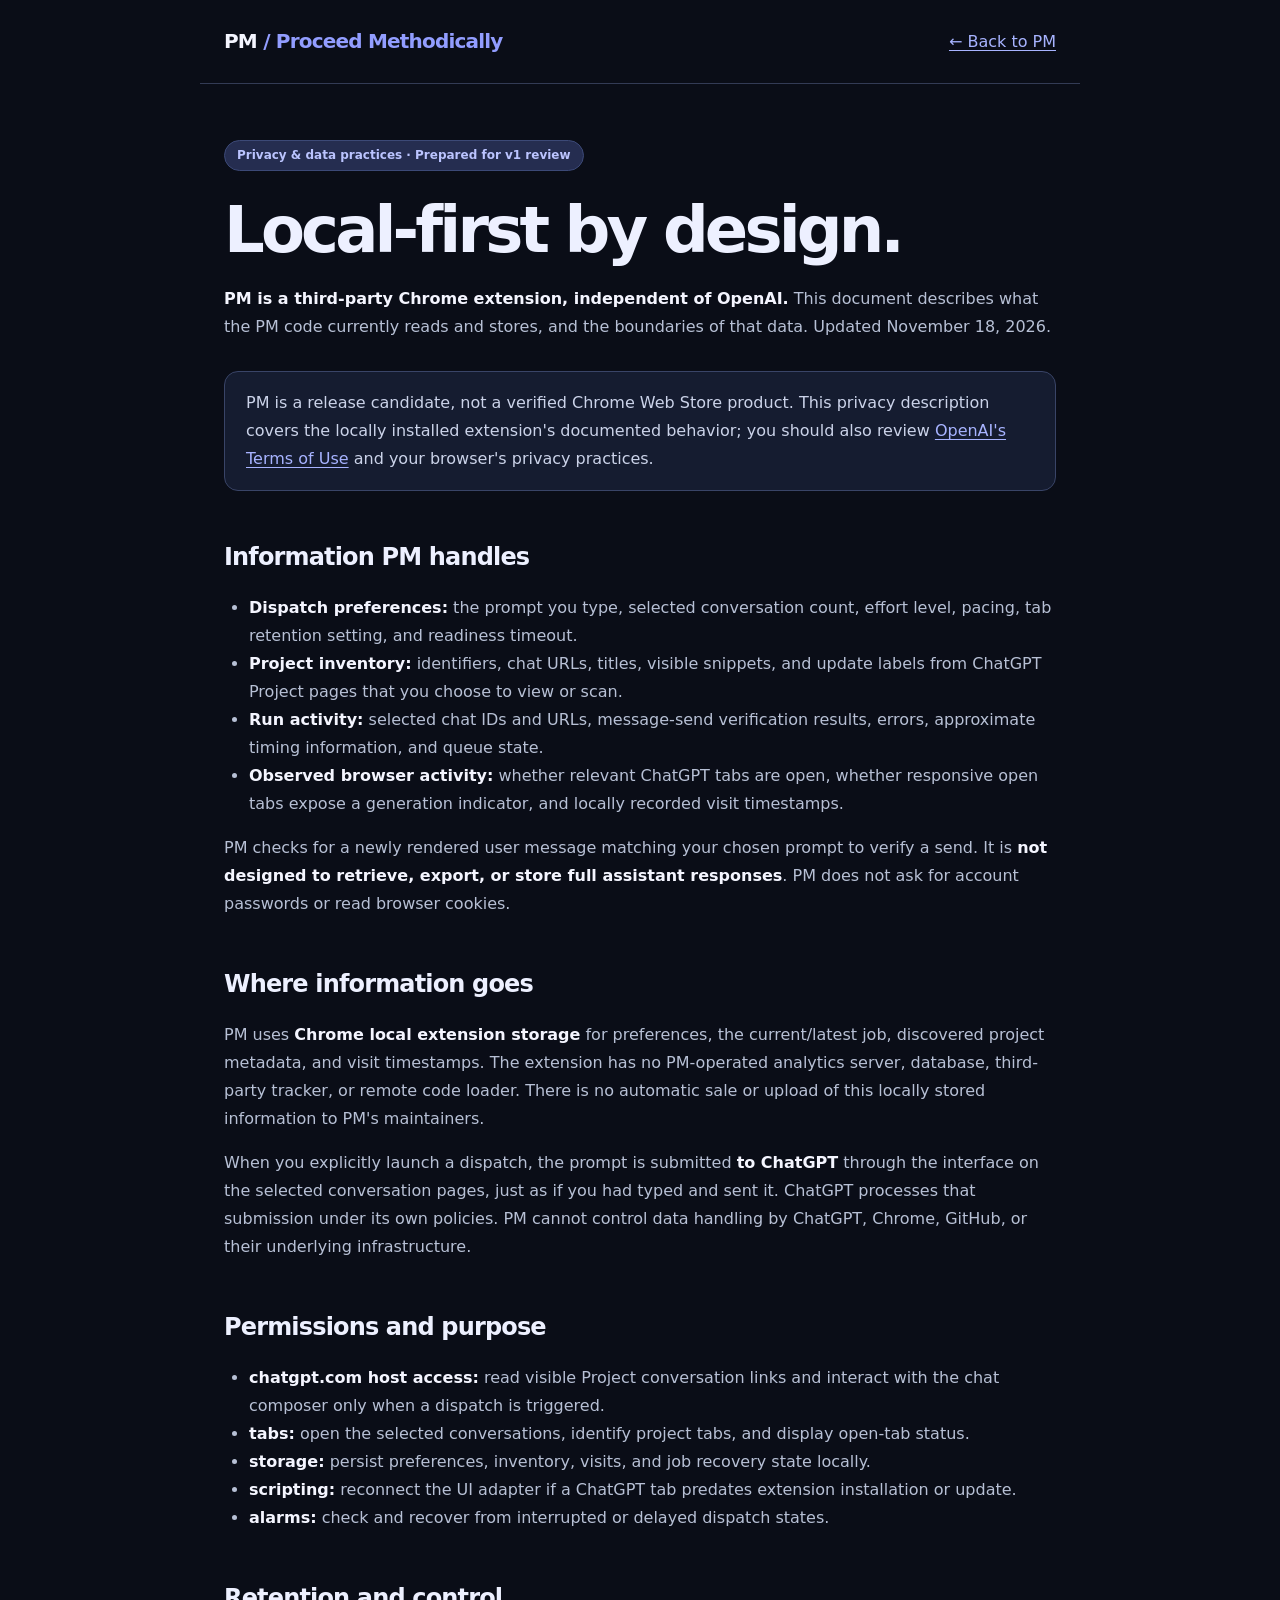
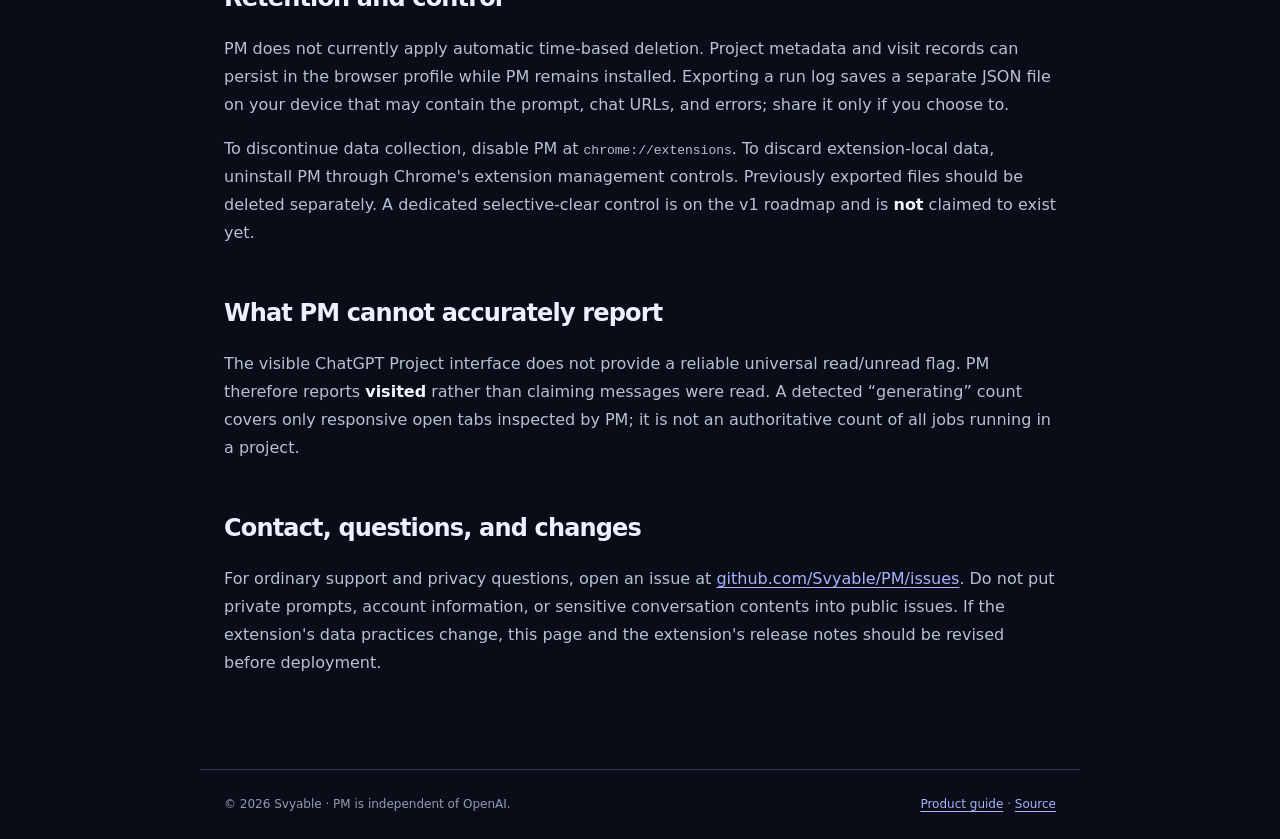
==== docs/privacy.html @ c4c45101 "Add public v1 privacy disclosure covering local storage, permissions, data flow and limitations" ====
<!doctype html>
<html lang="en">
<head>
<meta charset="utf-8"><meta name="viewport" content="width=device-width,initial-scale=1">
<meta name="color-scheme" content="dark">
<meta name="description" content="PM / Proceed Methodically extension: data collection, local storage, permissions, and privacy controls.">
<title>Privacy & Data Use — PM / Proceed Methodically</title>
<style>
:root{color-scheme:dark;font-family:Inter,system-ui,-apple-system,sans-serif;background:#0a0d17;color:#edf0ff;line-height:1.75}
*{box-sizing:border-box}body{margin:0}header,main,footer{max-width:880px;margin:0 auto;padding:24px}header{border-bottom:1px solid #333b55;display:flex;align-items:center;justify-content:space-between;gap:20px}header strong{font-size:20px;letter-spacing:-.04em}header strong span{color:#929dff}a{color:#a7b3ff;text-underline-offset:3px}main{padding-top:56px;padding-bottom:76px}h1{font-size:clamp(38px,6vw,64px);line-height:1.1;letter-spacing:-.06em;margin:0 0 20px}h2{font-size:24px;letter-spacing:-.035em;margin:45px 0 8px}p,li{color:#b7c0d5}ul{padding-left:25px}strong{color:#f4f5ff}.tag{display:inline-block;background:#252d50;color:#bbc4ff;border:1px solid #3c4977;border-radius:25px;font-size:12px;font-weight:700;padding:4px 12px;margin-bottom:24px}.notice{border:1px solid #394467;background:#151c30;border-radius:14px;padding:17px 21px;margin:30px 0;color:#cbd3e9}footer{border-top:1px solid #303a50;font-size:12px;color:#919bb6;display:flex;justify-content:space-between;gap:20px}@media(max-width:550px){header,main,footer{padding-left:19px;padding-right:19px}footer{flex-direction:column}}
</style>
</head>
<body>
<header><strong>PM <span>/ Proceed Methodically</span></strong><a href="./index.html">← Back to PM</a></header>
<main>
<div class="tag">Privacy & data practices · Prepared for v1 review</div>
<h1>Local-first by design.</h1>
<p><strong>PM is a third-party Chrome extension, independent of OpenAI.</strong> This document describes what the PM code currently reads and stores, and the boundaries of that data. Updated November 18, 2026.</p>
<div class="notice">PM is a release candidate, not a verified Chrome Web Store product. This privacy description covers the locally installed extension's documented behavior; you should also review <a href="https://openai.com/policies/terms-of-use/">OpenAI's Terms of Use</a> and your browser's privacy practices.</div>
<h2>Information PM handles</h2>
<ul>
<li><strong>Dispatch preferences:</strong> the prompt you type, selected conversation count, effort level, pacing, tab retention setting, and readiness timeout.</li>
<li><strong>Project inventory:</strong> identifiers, chat URLs, titles, visible snippets, and update labels from ChatGPT Project pages that you choose to view or scan.</li>
<li><strong>Run activity:</strong> selected chat IDs and URLs, message-send verification results, errors, approximate timing information, and queue state.</li>
<li><strong>Observed browser activity:</strong> whether relevant ChatGPT tabs are open, whether responsive open tabs expose a generation indicator, and locally recorded visit timestamps.</li>
</ul>
<p>PM checks for a newly rendered user message matching your chosen prompt to verify a send. It is <strong>not designed to retrieve, export, or store full assistant responses</strong>. PM does not ask for account passwords or read browser cookies.</p>
<h2>Where information goes</h2>
<p>PM uses <strong>Chrome local extension storage</strong> for preferences, the current/latest job, discovered project metadata, and visit timestamps. The extension has no PM-operated analytics server, database, third-party tracker, or remote code loader. There is no automatic sale or upload of this locally stored information to PM's maintainers.</p>
<p>When you explicitly launch a dispatch, the prompt is submitted <strong>to ChatGPT</strong> through the interface on the selected conversation pages, just as if you had typed and sent it. ChatGPT processes that submission under its own policies. PM cannot control data handling by ChatGPT, Chrome, GitHub, or their underlying infrastructure.</p>
<h2>Permissions and purpose</h2>
<ul>
<li><strong>chatgpt.com host access:</strong> read visible Project conversation links and interact with the chat composer only when a dispatch is triggered.</li>
<li><strong>tabs:</strong> open the selected conversations, identify project tabs, and display open-tab status.</li>
<li><strong>storage:</strong> persist preferences, inventory, visits, and job recovery state locally.</li>
<li><strong>scripting:</strong> reconnect the UI adapter if a ChatGPT tab predates extension installation or update.</li>
<li><strong>alarms:</strong> check and recover from interrupted or delayed dispatch states.</li>
</ul>
<h2>Retention and control</h2>
<p>PM does not currently apply automatic time-based deletion. Project metadata and visit records can persist in the browser profile while PM remains installed. Exporting a run log saves a separate JSON file on your device that may contain the prompt, chat URLs, and errors; share it only if you choose to.</p>
<p>To discontinue data collection, disable PM at <code>chrome://extensions</code>. To discard extension-local data, uninstall PM through Chrome's extension management controls. Previously exported files should be deleted separately. A dedicated selective-clear control is on the v1 roadmap and is <strong>not</strong> claimed to exist yet.</p>
<h2>What PM cannot accurately report</h2>
<p>The visible ChatGPT Project interface does not provide a reliable universal read/unread flag. PM therefore reports <strong>visited</strong> rather than claiming messages were read. A detected “generating” count covers only responsive open tabs inspected by PM; it is not an authoritative count of all jobs running in a project.</p>
<h2>Contact, questions, and changes</h2>
<p>For ordinary support and privacy questions, open an issue at <a href="https://github.com/Svyable/PM/issues">github.com/Svyable/PM/issues</a>. Do not put private prompts, account information, or sensitive conversation contents into public issues. If the extension's data practices change, this page and the extension's release notes should be revised before deployment.</p>
</main>
<footer><span>© 2026 Svyable · PM is independent of OpenAI.</span><span><a href="./index.html">Product guide</a> · <a href="https://github.com/Svyable/PM">Source</a></span></footer>
</body></html>
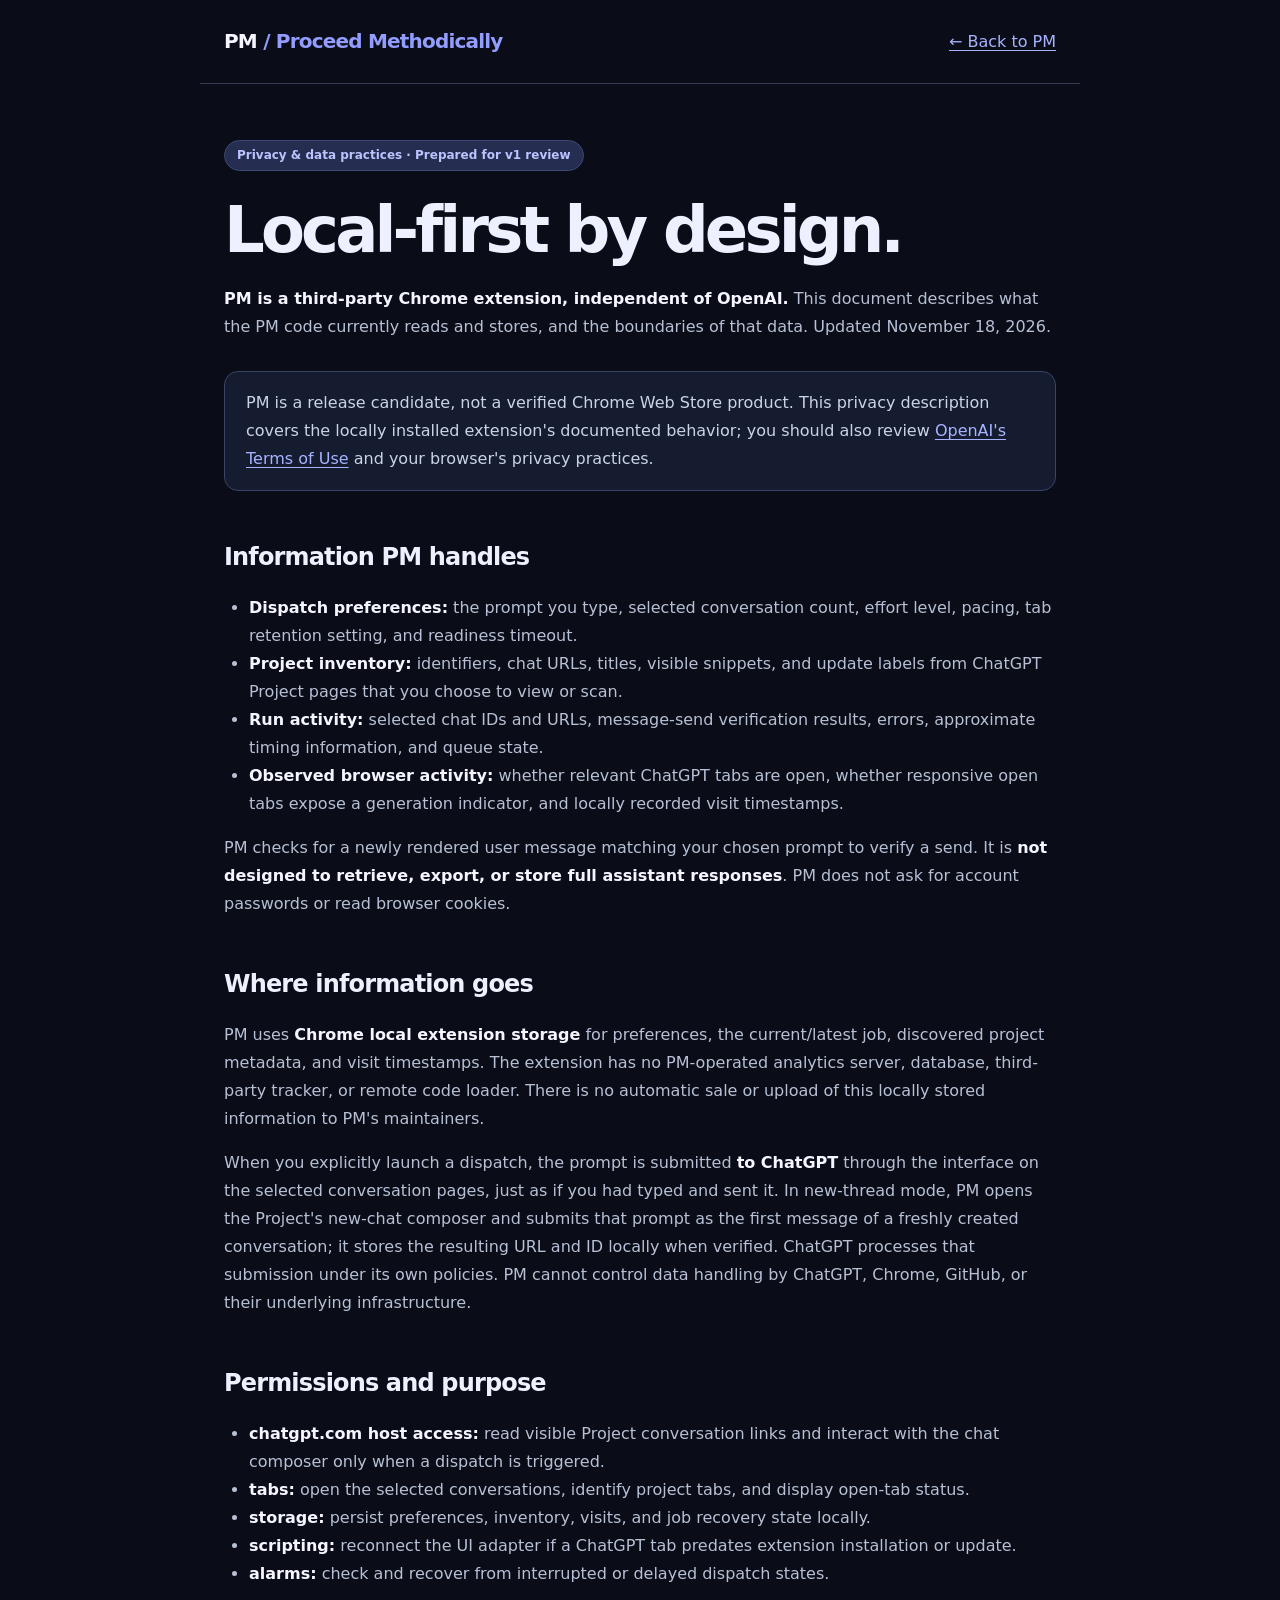
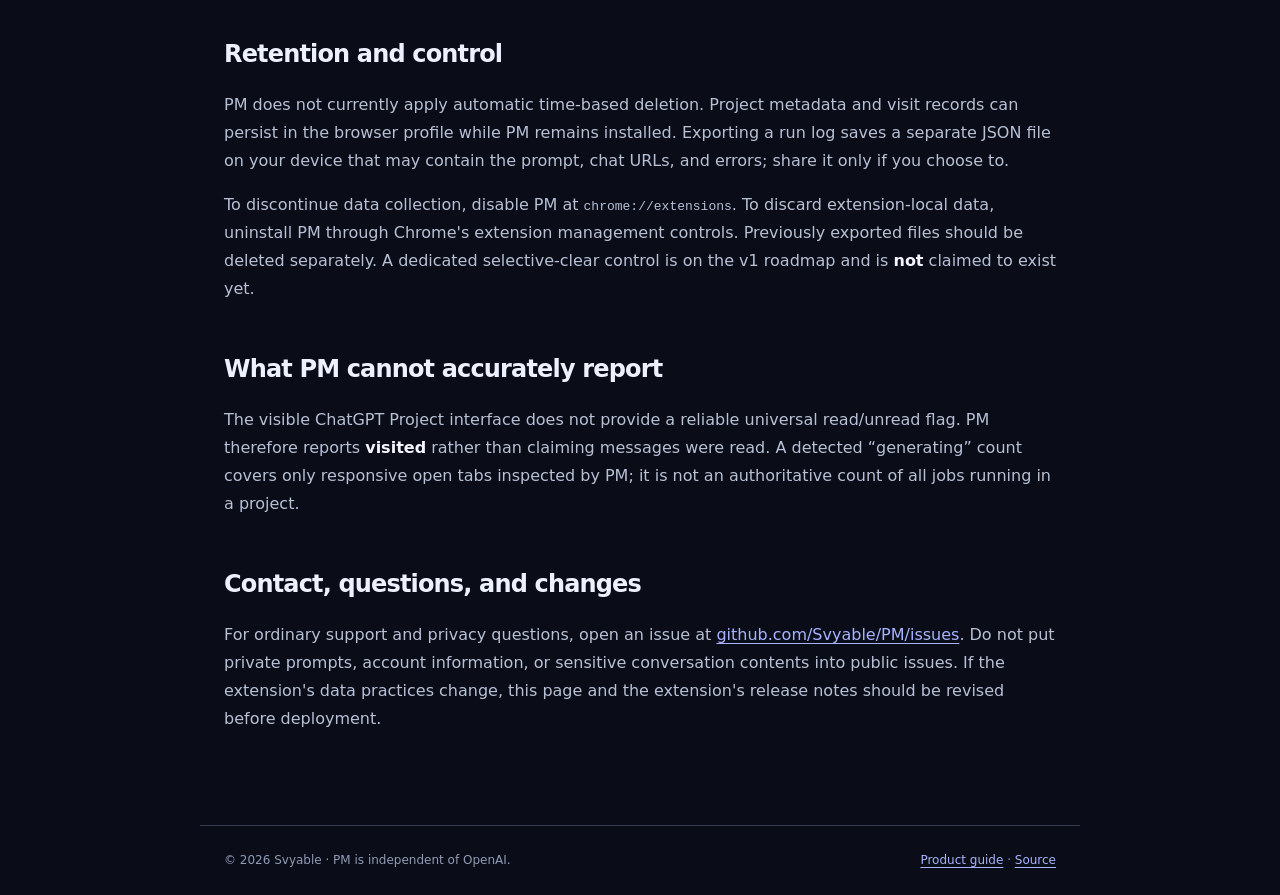
==== commit 81802c4d: "Document new Project conversation creation and mixed-mode v1 acceptance gates" ====
--- a/docs/privacy.html
+++ b/docs/privacy.html
@@ -27,7 +27,7 @@
 <p>PM checks for a newly rendered user message matching your chosen prompt to verify a send. It is <strong>not designed to retrieve, export, or store full assistant responses</strong>. PM does not ask for account passwords or read browser cookies.</p>
 <h2>Where information goes</h2>
 <p>PM uses <strong>Chrome local extension storage</strong> for preferences, the current/latest job, discovered project metadata, and visit timestamps. The extension has no PM-operated analytics server, database, third-party tracker, or remote code loader. There is no automatic sale or upload of this locally stored information to PM's maintainers.</p>
-<p>When you explicitly launch a dispatch, the prompt is submitted <strong>to ChatGPT</strong> through the interface on the selected conversation pages, just as if you had typed and sent it. ChatGPT processes that submission under its own policies. PM cannot control data handling by ChatGPT, Chrome, GitHub, or their underlying infrastructure.</p>
+<p>When you explicitly launch a dispatch, the prompt is submitted <strong>to ChatGPT</strong> through the interface on the selected conversation pages, just as if you had typed and sent it. In new-thread mode, PM opens the Project's new-chat composer and submits that prompt as the first message of a freshly created conversation; it stores the resulting URL and ID locally when verified. ChatGPT processes that submission under its own policies. PM cannot control data handling by ChatGPT, Chrome, GitHub, or their underlying infrastructure.</p>
 <h2>Permissions and purpose</h2>
 <ul>
 <li><strong>chatgpt.com host access:</strong> read visible Project conversation links and interact with the chat composer only when a dispatch is triggered.</li>
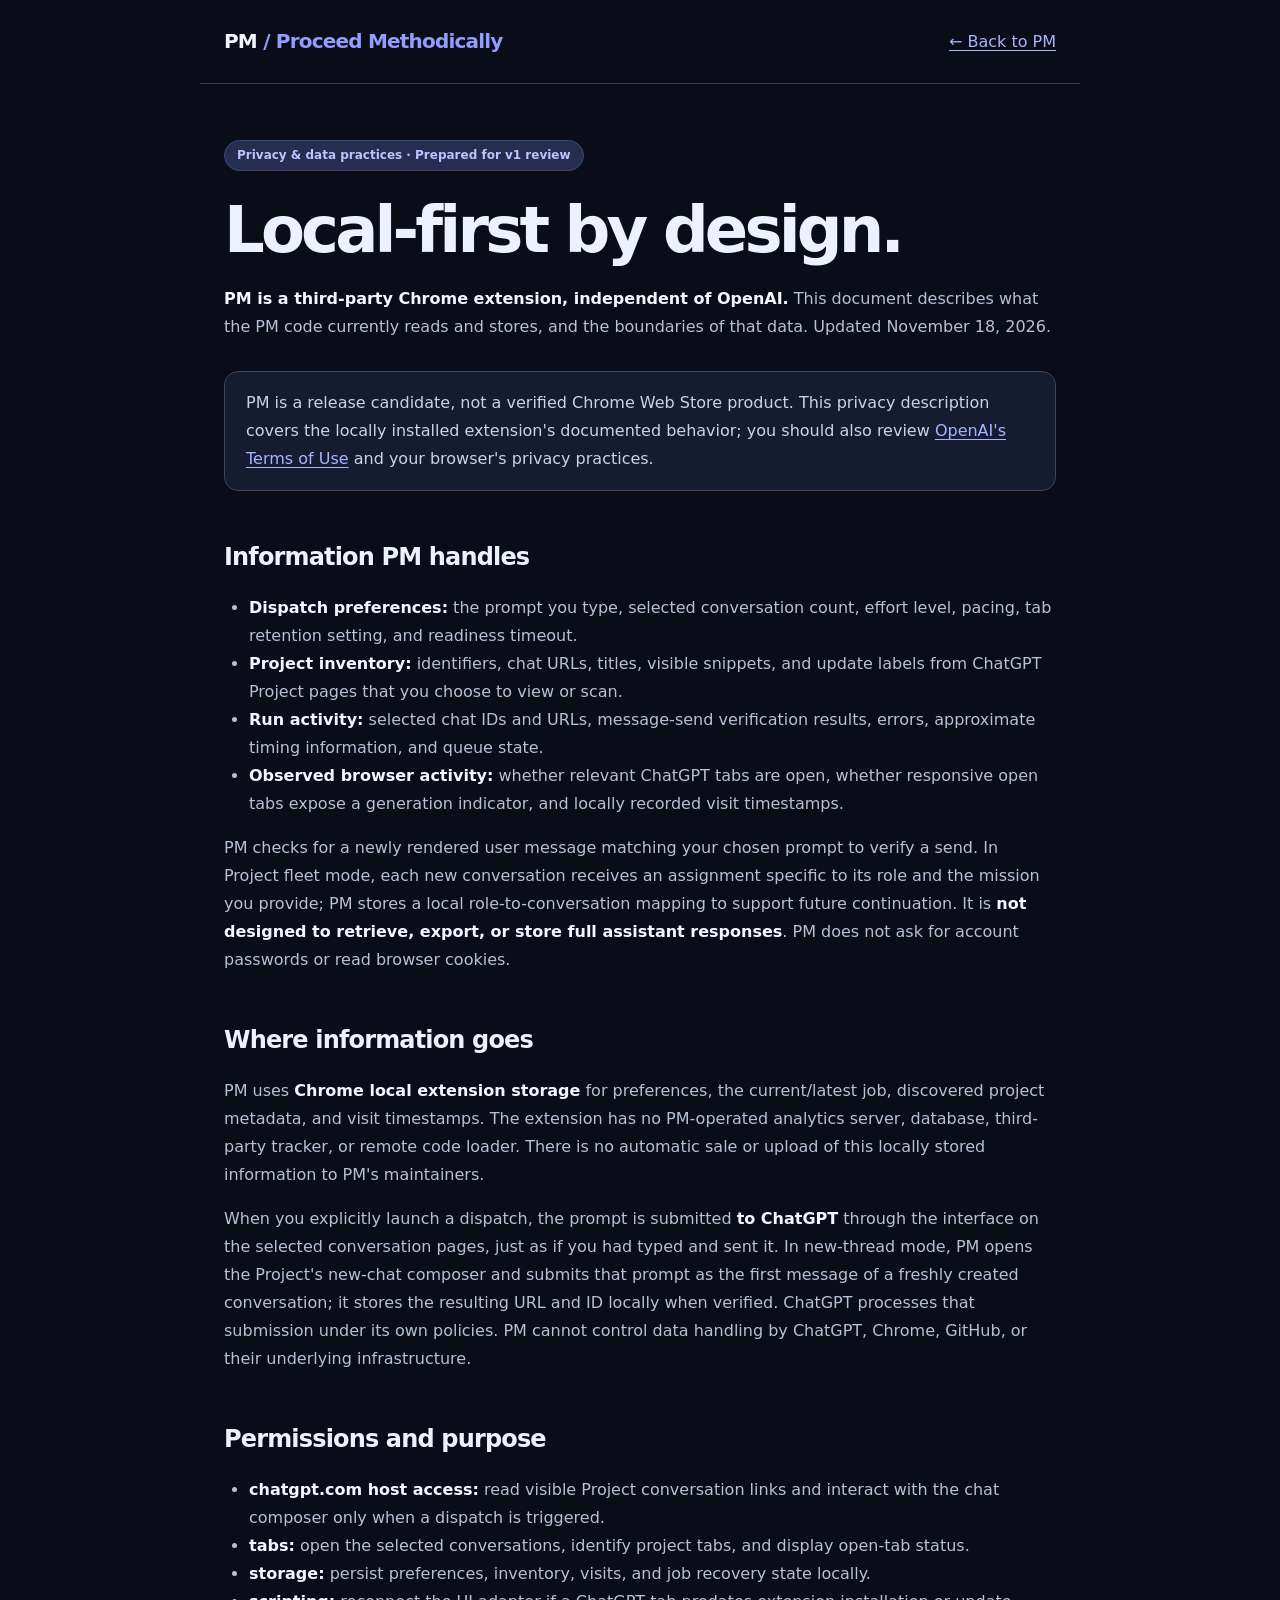
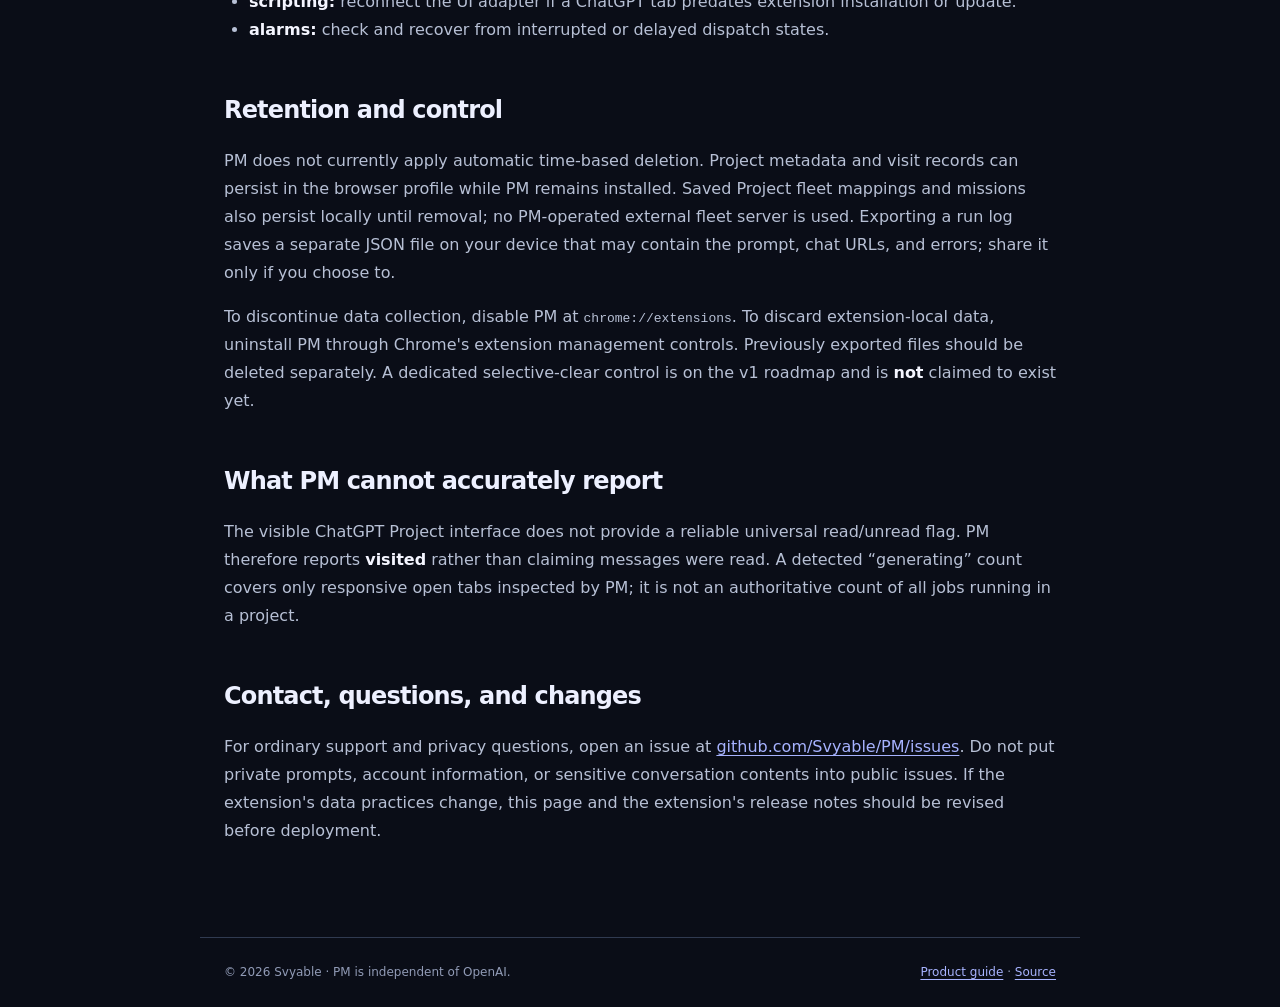
==== commit 290ab658: "Document v0.11 project fleet role ledger, one-shot submission and launch safety requirements" ====
--- a/docs/privacy.html
+++ b/docs/privacy.html
@@ -24,7 +24,7 @@
 <li><strong>Run activity:</strong> selected chat IDs and URLs, message-send verification results, errors, approximate timing information, and queue state.</li>
 <li><strong>Observed browser activity:</strong> whether relevant ChatGPT tabs are open, whether responsive open tabs expose a generation indicator, and locally recorded visit timestamps.</li>
 </ul>
-<p>PM checks for a newly rendered user message matching your chosen prompt to verify a send. It is <strong>not designed to retrieve, export, or store full assistant responses</strong>. PM does not ask for account passwords or read browser cookies.</p>
+<p>PM checks for a newly rendered user message matching your chosen prompt to verify a send. In Project fleet mode, each new conversation receives an assignment specific to its role and the mission you provide; PM stores a local role-to-conversation mapping to support future continuation. It is <strong>not designed to retrieve, export, or store full assistant responses</strong>. PM does not ask for account passwords or read browser cookies.</p>
 <h2>Where information goes</h2>
 <p>PM uses <strong>Chrome local extension storage</strong> for preferences, the current/latest job, discovered project metadata, and visit timestamps. The extension has no PM-operated analytics server, database, third-party tracker, or remote code loader. There is no automatic sale or upload of this locally stored information to PM's maintainers.</p>
 <p>When you explicitly launch a dispatch, the prompt is submitted <strong>to ChatGPT</strong> through the interface on the selected conversation pages, just as if you had typed and sent it. In new-thread mode, PM opens the Project's new-chat composer and submits that prompt as the first message of a freshly created conversation; it stores the resulting URL and ID locally when verified. ChatGPT processes that submission under its own policies. PM cannot control data handling by ChatGPT, Chrome, GitHub, or their underlying infrastructure.</p>
@@ -37,7 +37,7 @@
 <li><strong>alarms:</strong> check and recover from interrupted or delayed dispatch states.</li>
 </ul>
 <h2>Retention and control</h2>
-<p>PM does not currently apply automatic time-based deletion. Project metadata and visit records can persist in the browser profile while PM remains installed. Exporting a run log saves a separate JSON file on your device that may contain the prompt, chat URLs, and errors; share it only if you choose to.</p>
+<p>PM does not currently apply automatic time-based deletion. Project metadata and visit records can persist in the browser profile while PM remains installed. Saved Project fleet mappings and missions also persist locally until removal; no PM-operated external fleet server is used. Exporting a run log saves a separate JSON file on your device that may contain the prompt, chat URLs, and errors; share it only if you choose to.</p>
 <p>To discontinue data collection, disable PM at <code>chrome://extensions</code>. To discard extension-local data, uninstall PM through Chrome's extension management controls. Previously exported files should be deleted separately. A dedicated selective-clear control is on the v1 roadmap and is <strong>not</strong> claimed to exist yet.</p>
 <h2>What PM cannot accurately report</h2>
 <p>The visible ChatGPT Project interface does not provide a reliable universal read/unread flag. PM therefore reports <strong>visited</strong> rather than claiming messages were read. A detected “generating” count covers only responsive open tabs inspected by PM; it is not an authoritative count of all jobs running in a project.</p>
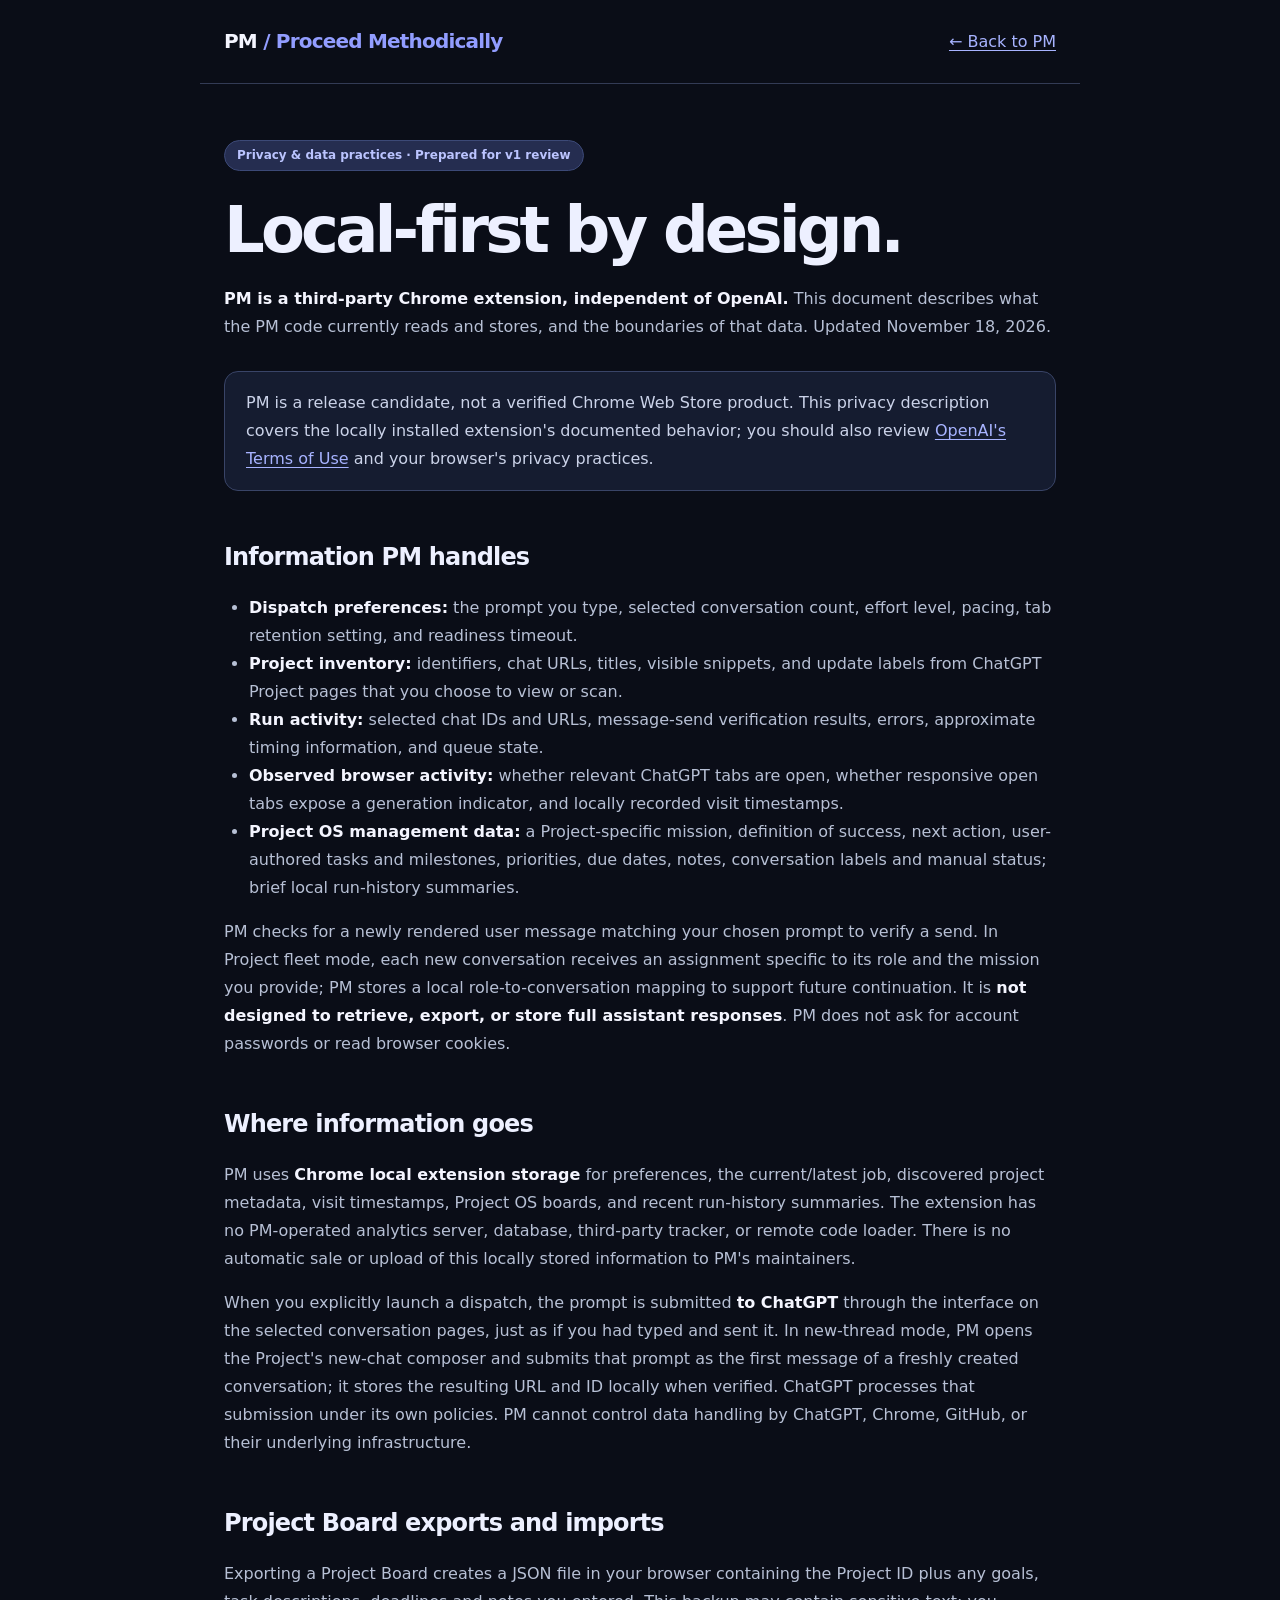
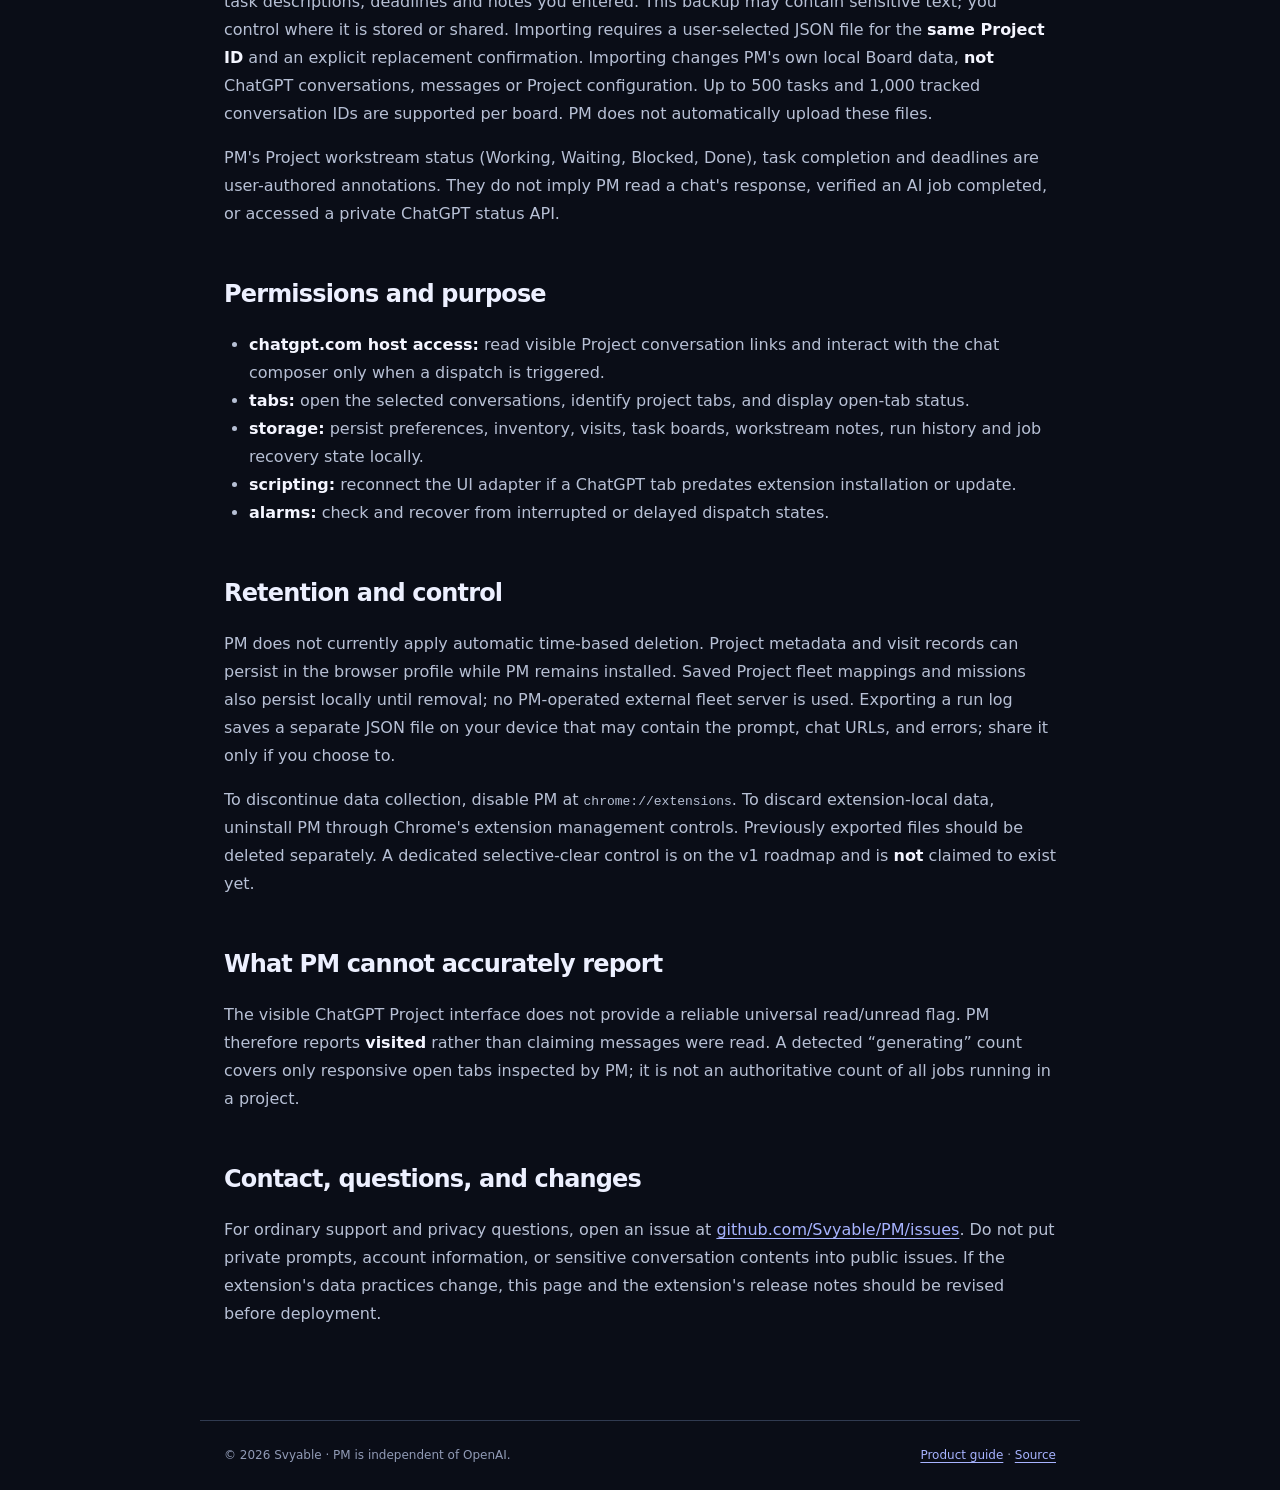
==== commit 7fcd50f5: "Disclose Project OS local tasks, notes, statuses, history, JSON exports and import safeguards" ====
--- a/docs/privacy.html
+++ b/docs/privacy.html
@@ -23,16 +23,20 @@
 <li><strong>Project inventory:</strong> identifiers, chat URLs, titles, visible snippets, and update labels from ChatGPT Project pages that you choose to view or scan.</li>
 <li><strong>Run activity:</strong> selected chat IDs and URLs, message-send verification results, errors, approximate timing information, and queue state.</li>
 <li><strong>Observed browser activity:</strong> whether relevant ChatGPT tabs are open, whether responsive open tabs expose a generation indicator, and locally recorded visit timestamps.</li>
+<li><strong>Project OS management data:</strong> a Project-specific mission, definition of success, next action, user-authored tasks and milestones, priorities, due dates, notes, conversation labels and manual status; brief local run-history summaries.</li>
 </ul>
 <p>PM checks for a newly rendered user message matching your chosen prompt to verify a send. In Project fleet mode, each new conversation receives an assignment specific to its role and the mission you provide; PM stores a local role-to-conversation mapping to support future continuation. It is <strong>not designed to retrieve, export, or store full assistant responses</strong>. PM does not ask for account passwords or read browser cookies.</p>
 <h2>Where information goes</h2>
-<p>PM uses <strong>Chrome local extension storage</strong> for preferences, the current/latest job, discovered project metadata, and visit timestamps. The extension has no PM-operated analytics server, database, third-party tracker, or remote code loader. There is no automatic sale or upload of this locally stored information to PM's maintainers.</p>
+<p>PM uses <strong>Chrome local extension storage</strong> for preferences, the current/latest job, discovered project metadata, visit timestamps, Project OS boards, and recent run-history summaries. The extension has no PM-operated analytics server, database, third-party tracker, or remote code loader. There is no automatic sale or upload of this locally stored information to PM's maintainers.</p>
 <p>When you explicitly launch a dispatch, the prompt is submitted <strong>to ChatGPT</strong> through the interface on the selected conversation pages, just as if you had typed and sent it. In new-thread mode, PM opens the Project's new-chat composer and submits that prompt as the first message of a freshly created conversation; it stores the resulting URL and ID locally when verified. ChatGPT processes that submission under its own policies. PM cannot control data handling by ChatGPT, Chrome, GitHub, or their underlying infrastructure.</p>
+<h2>Project Board exports and imports</h2>
+<p>Exporting a Project Board creates a JSON file in your browser containing the Project ID plus any goals, task descriptions, deadlines and notes you entered. This backup may contain sensitive text; you control where it is stored or shared. Importing requires a user-selected JSON file for the <strong>same Project ID</strong> and an explicit replacement confirmation. Importing changes PM's own local Board data, <strong>not</strong> ChatGPT conversations, messages or Project configuration. Up to 500 tasks and 1,000 tracked conversation IDs are supported per board. PM does not automatically upload these files.</p>
+<p>PM's Project workstream status (Working, Waiting, Blocked, Done), task completion and deadlines are user-authored annotations. They do not imply PM read a chat's response, verified an AI job completed, or accessed a private ChatGPT status API.</p>
 <h2>Permissions and purpose</h2>
 <ul>
 <li><strong>chatgpt.com host access:</strong> read visible Project conversation links and interact with the chat composer only when a dispatch is triggered.</li>
 <li><strong>tabs:</strong> open the selected conversations, identify project tabs, and display open-tab status.</li>
-<li><strong>storage:</strong> persist preferences, inventory, visits, and job recovery state locally.</li>
+<li><strong>storage:</strong> persist preferences, inventory, visits, task boards, workstream notes, run history and job recovery state locally.</li>
 <li><strong>scripting:</strong> reconnect the UI adapter if a ChatGPT tab predates extension installation or update.</li>
 <li><strong>alarms:</strong> check and recover from interrupted or delayed dispatch states.</li>
 </ul>
